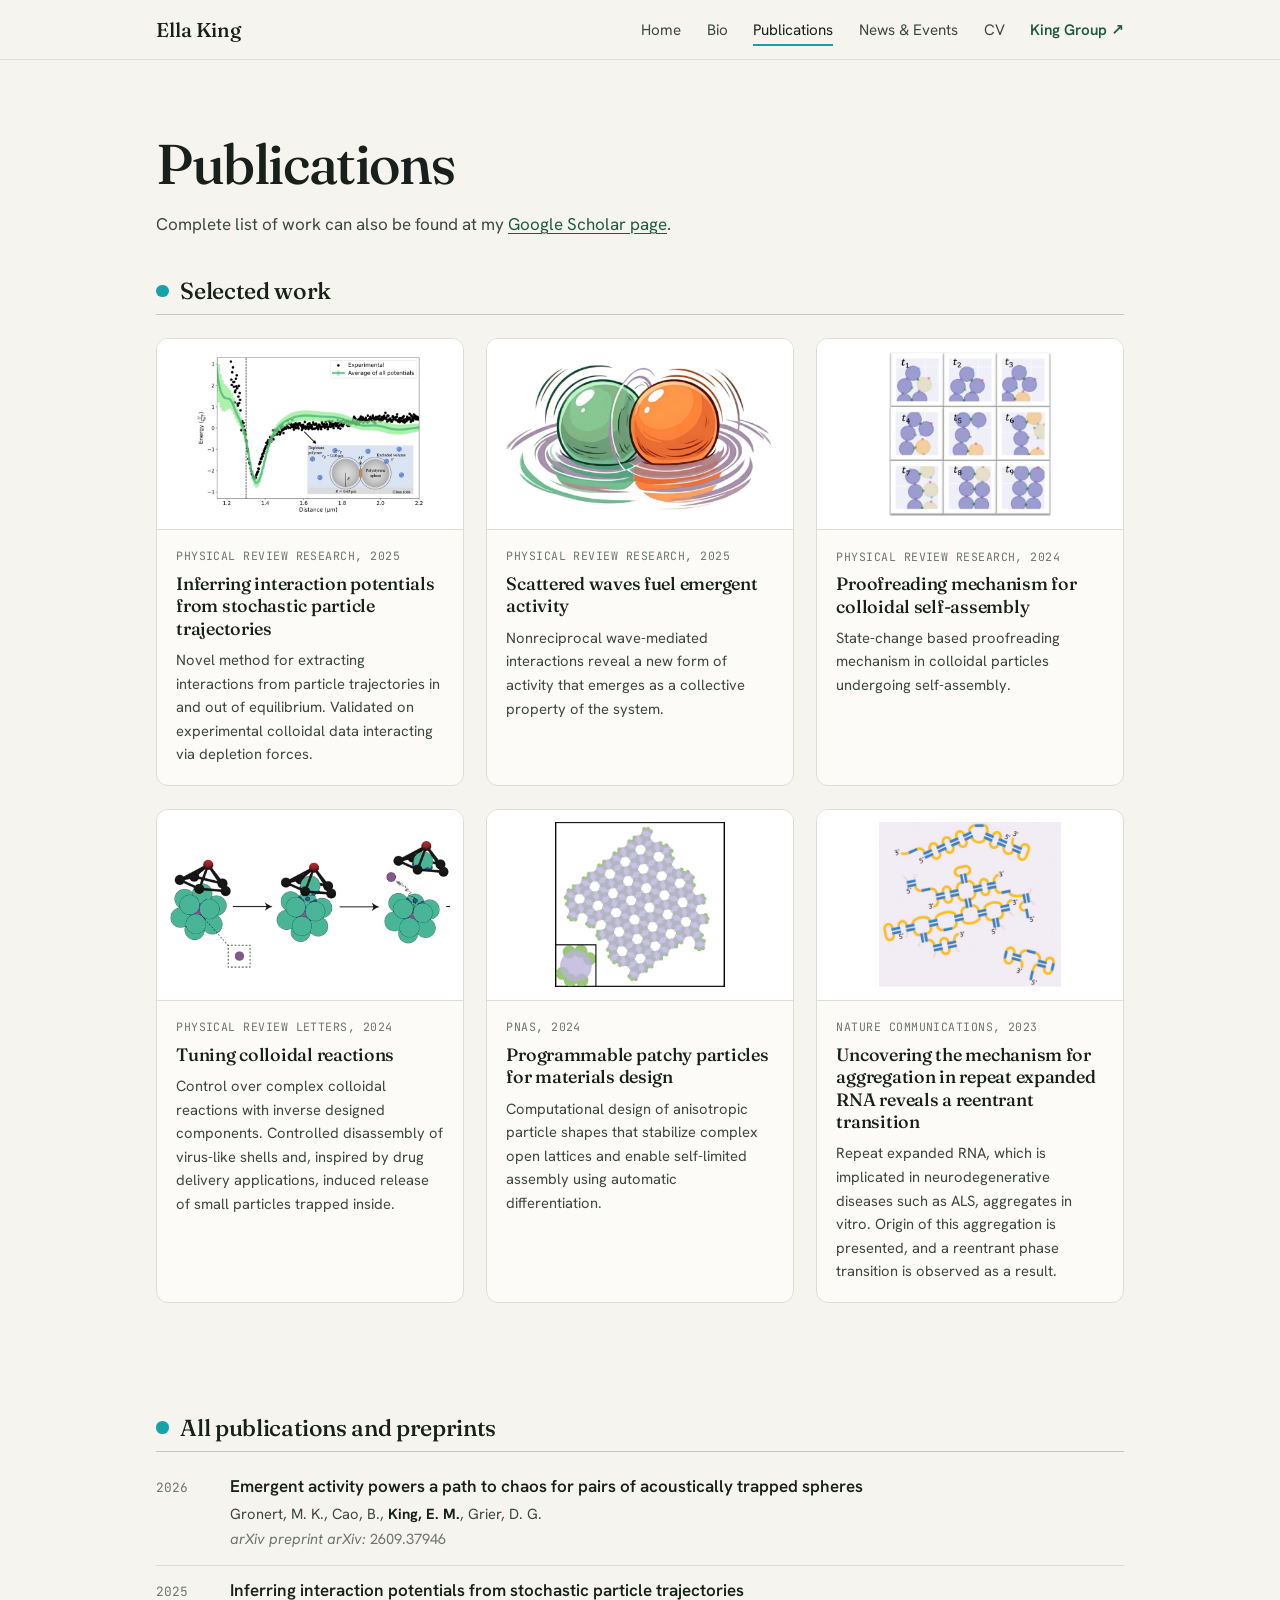
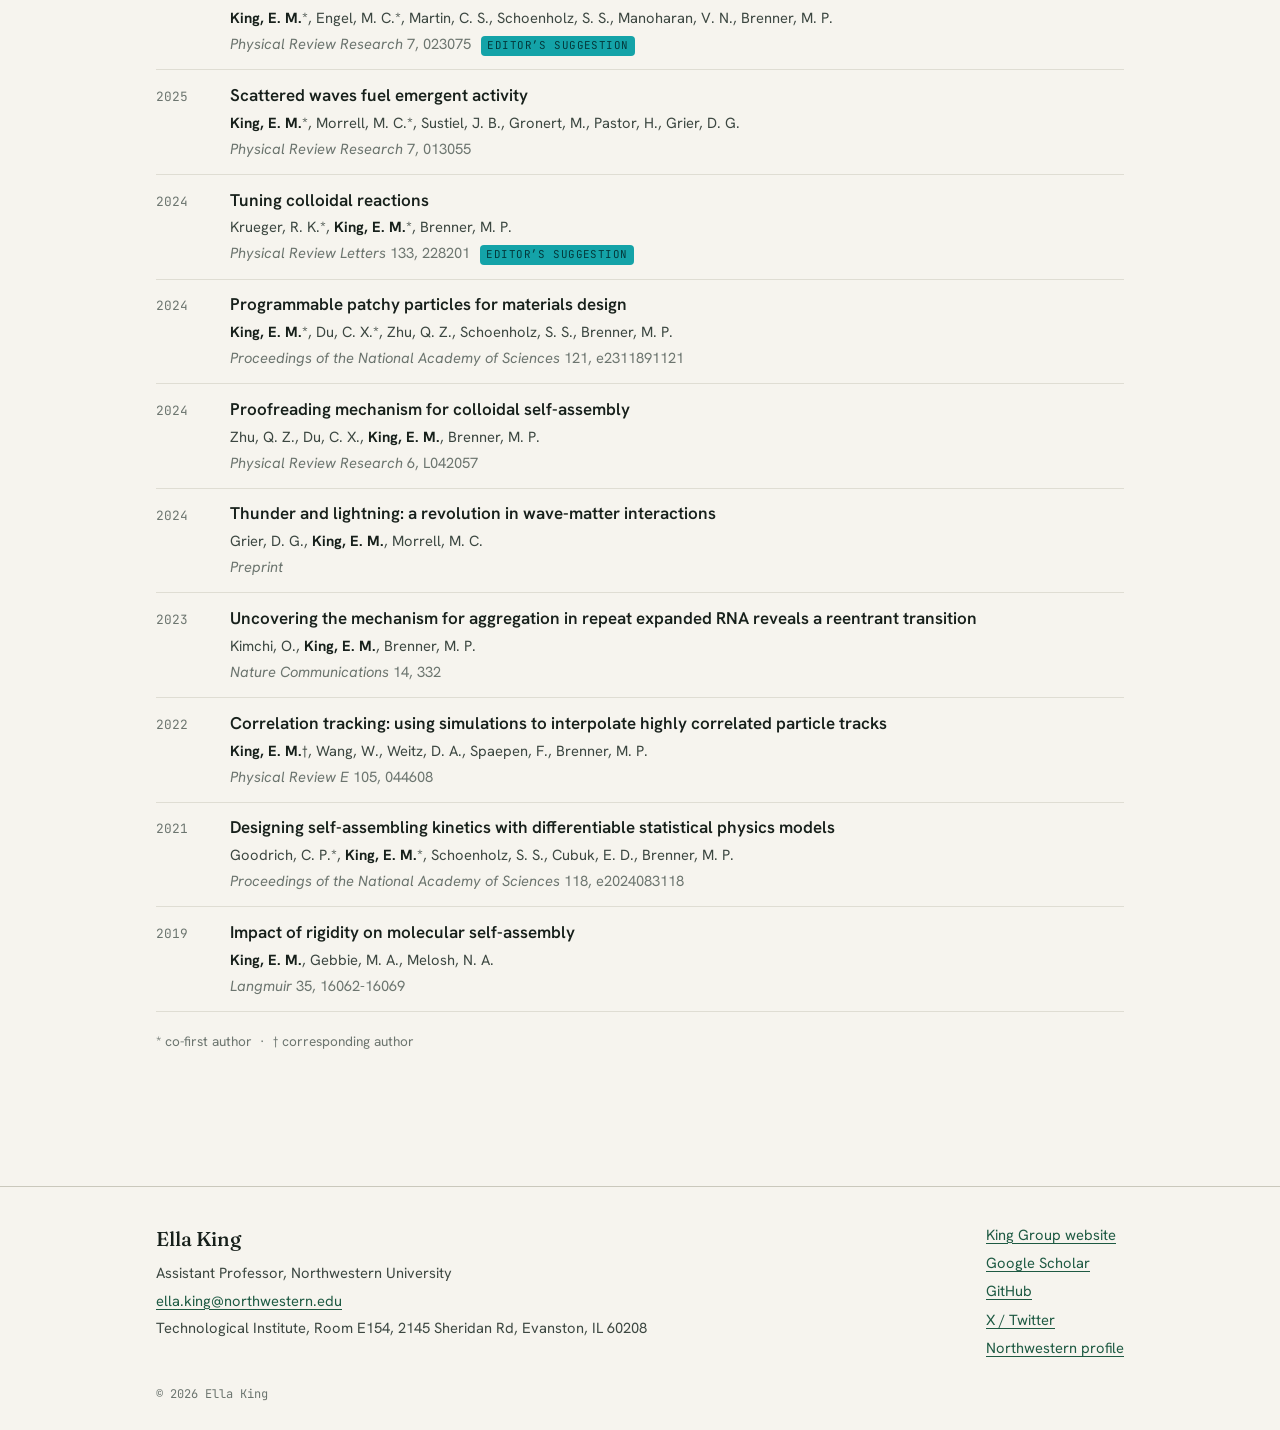
==== publications.html @ 3e0448a5 "Rebuild site: content-driven pages, new design, Scholar sync Replace the HTML5 UP template with page" ====
<!DOCTYPE html>
<html lang="en">
<head>
<meta charset="utf-8">
<meta name="viewport" content="width=device-width, initial-scale=1">
<title>Publications · Ella King</title>
<meta name="description" content="Publications and preprints by Ella King.">
<link rel="canonical" href="https://ellaking.org/publications.html">
<meta property="og:type" content="website">
<meta property="og:title" content="Publications · Ella King">
<meta property="og:description" content="Publications and preprints by Ella King.">
<meta property="og:url" content="https://ellaking.org/publications.html">
<meta property="og:image" content="https://ellaking.org/assets/img/ella-king.jpg">
<link rel="preconnect" href="https://fonts.googleapis.com"><link rel="preconnect" href="https://fonts.gstatic.com" crossorigin><link href="https://fonts.googleapis.com/css2?family=Fraunces:ital,opsz,wght@0,9..144,400..600;1,9..144,400..500&family=Hanken+Grotesk:wght@400;500;600;700&family=JetBrains+Mono:wght@400;500&display=swap" rel="stylesheet">
<link rel="stylesheet" href="assets/css/style.css">
<link rel="icon" type="image/svg+xml" href="assets/img/favicon.svg">
</head>
<body>
<a class="skip" href="#main">Skip to content</a>
<nav class="nav"><div class="nav-in">
  <a class="brand" href="index.html">Ella King</a>
  <button class="nav-toggle" aria-expanded="false" aria-controls="navlinks">Menu</button>
  <ul class="nav-links" id="navlinks">
    <li><a href="index.html">Home</a></li>
    <li><a href="bio.html">Bio</a></li>
    <li><a href="publications.html" class="active" aria-current="page">Publications</a></li>
    <li><a href="news.html">News &amp; Events</a></li>
    <li><a href="assets/king-cv.pdf">CV</a></li>
    <li><a class="nav-group" href="https://kinggroup.northwestern.edu/">King Group <span aria-hidden="true">&nearr;</span></a></li>
  </ul>
</div></nav>
<main id="main">

<section class="page-head"><div class="wrap"><h1>Publications</h1>
  <p class="sub">Complete list of work can also be found at my <a href="https://scholar.google.com/citations?user=tMOOznMAAAAJ&amp;hl=en" rel="noopener">Google Scholar page</a>.</p>
</div></section>

<section class="section tight"><div class="wrap">
  <div class="section-head"><h2>Selected work</h2></div>
  <div class="cards">
    <a class="card" href="https://journals.aps.org/prresearch/abstract/10.1103/PhysRevResearch.7.023075" rel="noopener">
      <div class="card-img"><img src="assets/img/work/inferring-potentials.jpg" alt="" loading="lazy"></div>
      <div class="card-body">
        <p class="card-venue">Physical Review Research, 2025</p>
        <h3>Inferring interaction potentials from stochastic particle trajectories</h3>
        <p>Novel method for extracting interactions from particle trajectories in and out of equilibrium. Validated on experimental colloidal data interacting via depletion forces.</p>
      </div>
    </a>
    <a class="card" href="https://journals.aps.org/prresearch/abstract/10.1103/PhysRevResearch.7.013055" rel="noopener">
      <div class="card-img"><img src="assets/img/work/cartoon-emergent.jpg" alt="" loading="lazy"></div>
      <div class="card-body">
        <p class="card-venue">Physical Review Research, 2025</p>
        <h3>Scattered waves fuel emergent activity</h3>
        <p>Nonreciprocal wave-mediated interactions reveal a new form of activity that emerges as a collective property of the system.</p>
      </div>
    </a>
    <a class="card" href="https://journals.aps.org/prresearch/abstract/10.1103/PhysRevResearch.6.L042057" rel="noopener">
      <div class="card-img"><img src="assets/img/work/proofreading.jpg" alt="" loading="lazy"></div>
      <div class="card-body">
        <p class="card-venue">Physical Review Research, 2024</p>
        <h3>Proofreading mechanism for colloidal self-assembly</h3>
        <p>State-change based proofreading mechanism in colloidal particles undergoing self-assembly.</p>
      </div>
    </a>
    <a class="card" href="https://journals.aps.org/prl/abstract/10.1103/PhysRevLett.133.228201" rel="noopener">
      <div class="card-img"><img src="assets/img/work/catalyst.jpg" alt="" loading="lazy"></div>
      <div class="card-body">
        <p class="card-venue">Physical Review Letters, 2024</p>
        <h3>Tuning colloidal reactions</h3>
        <p>Control over complex colloidal reactions with inverse designed components. Controlled disassembly of virus-like shells and, inspired by drug delivery applications, induced release of small particles trapped inside.</p>
      </div>
    </a>
    <a class="card" href="https://www.pnas.org/doi/full/10.1073/pnas.2311891121" rel="noopener">
      <div class="card-img"><img src="assets/img/work/kagome-lattice.jpg" alt="" loading="lazy"></div>
      <div class="card-body">
        <p class="card-venue">PNAS, 2024</p>
        <h3>Programmable patchy particles for materials design</h3>
        <p>Computational design of anisotropic particle shapes that stabilize complex open lattices and enable self-limited assembly using automatic differentiation.</p>
      </div>
    </a>
    <a class="card" href="https://www.nature.com/articles/s41467-022-35803-3" rel="noopener">
      <div class="card-img"><img src="assets/img/work/rnas.jpg" alt="" loading="lazy"></div>
      <div class="card-body">
        <p class="card-venue">Nature Communications, 2023</p>
        <h3>Uncovering the mechanism for aggregation in repeat expanded RNA reveals a reentrant transition</h3>
        <p>Repeat expanded RNA, which is implicated in neurodegenerative diseases such as ALS, aggregates in vitro. Origin of this aggregation is presented, and a reentrant phase transition is observed as a result.</p>
      </div>
    </a>
  </div>
</div></section>

<section class="section"><div class="wrap">
  <div class="section-head"><h2>All publications and preprints</h2></div>
  <ul class="pub-list">
    <li class="pub">
      <span class="y">2026</span>
      <div>
        <a class="pub-title" href="https://arxiv.org/abs/2609.37946" rel="noopener">Emergent activity powers a path to chaos for pairs of acoustically trapped spheres</a>
        <p class="authors">Gronert, M. K., Cao, B., <span class="me">King, E. M.</span>, Grier, D. G.</p>
        <p class="venue"><span class="j">arXiv preprint arXiv:</span> 2609.37946 </p>
      </div>
    </li>
    <li class="pub">
      <span class="y">2025</span>
      <div>
        <a class="pub-title" href="https://journals.aps.org/prresearch/abstract/10.1103/PhysRevResearch.7.023075" rel="noopener">Inferring interaction potentials from stochastic particle trajectories</a>
        <p class="authors"><span class="me">King, E. M.</span>*, Engel, M. C.*, Martin, C. S., Schoenholz, S. S., Manoharan, V. N., Brenner, M. P.</p>
        <p class="venue"><span class="j">Physical Review Research</span> 7, 023075 <span class="badge">Editor&rsquo;s Suggestion</span></p>
      </div>
    </li>
    <li class="pub">
      <span class="y">2025</span>
      <div>
        <a class="pub-title" href="https://journals.aps.org/prresearch/abstract/10.1103/PhysRevResearch.7.013055" rel="noopener">Scattered waves fuel emergent activity</a>
        <p class="authors"><span class="me">King, E. M.</span>*, Morrell, M. C.*, Sustiel, J. B., Gronert, M., Pastor, H., Grier, D. G.</p>
        <p class="venue"><span class="j">Physical Review Research</span> 7, 013055 </p>
      </div>
    </li>
    <li class="pub">
      <span class="y">2024</span>
      <div>
        <a class="pub-title" href="https://journals.aps.org/prl/abstract/10.1103/PhysRevLett.133.228201" rel="noopener">Tuning colloidal reactions</a>
        <p class="authors">Krueger, R. K.*, <span class="me">King, E. M.</span>*, Brenner, M. P.</p>
        <p class="venue"><span class="j">Physical Review Letters</span> 133, 228201 <span class="badge">Editor&rsquo;s Suggestion</span></p>
      </div>
    </li>
    <li class="pub">
      <span class="y">2024</span>
      <div>
        <a class="pub-title" href="https://www.pnas.org/doi/full/10.1073/pnas.2311891121" rel="noopener">Programmable patchy particles for materials design</a>
        <p class="authors"><span class="me">King, E. M.</span>*, Du, C. X.*, Zhu, Q. Z., Schoenholz, S. S., Brenner, M. P.</p>
        <p class="venue"><span class="j">Proceedings of the National Academy of Sciences</span> 121, e2311891121 </p>
      </div>
    </li>
    <li class="pub">
      <span class="y">2024</span>
      <div>
        <a class="pub-title" href="https://journals.aps.org/prresearch/abstract/10.1103/PhysRevResearch.6.L042057" rel="noopener">Proofreading mechanism for colloidal self-assembly</a>
        <p class="authors">Zhu, Q. Z., Du, C. X., <span class="me">King, E. M.</span>, Brenner, M. P.</p>
        <p class="venue"><span class="j">Physical Review Research</span> 6, L042057 </p>
      </div>
    </li>
    <li class="pub">
      <span class="y">2024</span>
      <div>
        <p class="pub-title">Thunder and lightning: a revolution in wave-matter interactions</p>
        <p class="authors">Grier, D. G., <span class="me">King, E. M.</span>, Morrell, M. C.</p>
        <p class="venue"><span class="j">Preprint</span> </p>
      </div>
    </li>
    <li class="pub">
      <span class="y">2023</span>
      <div>
        <a class="pub-title" href="https://www.nature.com/articles/s41467-022-35803-3" rel="noopener">Uncovering the mechanism for aggregation in repeat expanded RNA reveals a reentrant transition</a>
        <p class="authors">Kimchi, O., <span class="me">King, E. M.</span>, Brenner, M. P.</p>
        <p class="venue"><span class="j">Nature Communications</span> 14, 332 </p>
      </div>
    </li>
    <li class="pub">
      <span class="y">2022</span>
      <div>
        <a class="pub-title" href="https://journals.aps.org/pre/abstract/10.1103/PhysRevE.105.044608" rel="noopener">Correlation tracking: using simulations to interpolate highly correlated particle tracks</a>
        <p class="authors"><span class="me">King, E. M.</span>†, Wang, W., Weitz, D. A., Spaepen, F., Brenner, M. P.</p>
        <p class="venue"><span class="j">Physical Review E</span> 105, 044608 </p>
      </div>
    </li>
    <li class="pub">
      <span class="y">2021</span>
      <div>
        <a class="pub-title" href="https://www.pnas.org/doi/abs/10.1073/pnas.2024083118" rel="noopener">Designing self-assembling kinetics with differentiable statistical physics models</a>
        <p class="authors">Goodrich, C. P.*, <span class="me">King, E. M.</span>*, Schoenholz, S. S., Cubuk, E. D., Brenner, M. P.</p>
        <p class="venue"><span class="j">Proceedings of the National Academy of Sciences</span> 118, e2024083118 </p>
      </div>
    </li>
    <li class="pub">
      <span class="y">2019</span>
      <div>
        <p class="pub-title">Impact of rigidity on molecular self-assembly</p>
        <p class="authors"><span class="me">King, E. M.</span>, Gebbie, M. A., Melosh, N. A.</p>
        <p class="venue"><span class="j">Langmuir</span> 35, 16062-16069 </p>
      </div>
    </li>
  </ul>
  <p class="legend">* co-first author &nbsp;&middot;&nbsp; &dagger; corresponding author</p>
</div></section>
</main>
<footer class="footer"><div class="wrap footer-in">
  <div>
    <p class="brand">Ella King</p>
    <p>Assistant Professor, Northwestern University</p>
    <p><a href="mailto:ella.king@northwestern.edu">ella.king@northwestern.edu</a></p>
    <p>Technological Institute, Room E154, 2145 Sheridan Rd, Evanston, IL 60208</p>
  </div>
  <div class="fcol">
    <a href="https://kinggroup.northwestern.edu/">King Group website</a>
    <a href="https://scholar.google.com/citations?user=tMOOznMAAAAJ&amp;hl=en" rel="noopener">Google Scholar</a>
    <a href="https://github.com/ellamichelleking" rel="noopener">GitHub</a>
    <a href="https://twitter.com/Ella_M_King" rel="noopener">X / Twitter</a>
    <a href="https://www.mccormick.northwestern.edu/research-faculty/directory/profiles/king-ella.html" rel="noopener">Northwestern profile</a>
  </div>
</div>
<div class="wrap colophon">&copy; 2026 Ella King</div>
</footer>
<script src="assets/js/site.js"></script>
</body>
</html>
---- assets/css/style.css ----
/* =========================================================
   ellaking.org
   Display: Fraunces · Body: Hanken Grotesk · Data: JetBrains Mono
   Same type as the King Group site; its own palette (forest green + glacier teal).
   Change the colours in :root and the whole site follows.
   ========================================================= */

:root{
  --paper:      #F6F4EE;
  --panel:      #FCFBF8;
  --ink:        #17201B;
  --ink-soft:   #3C4741;
  --muted:      #6C756F;
  --line:       #DFDDD3;
  --line-strong:#CAC8BC;

  --accent:     #1E5A43;   /* forest green: links, buttons */
  --accent-deep:#133D2D;
  --accent-wash:#E6EEE8;
  --warm:       #0E7C80;   /* glacier teal, dark enough for text */
  --warm-bright:#14A3A8;   /* glacier teal, for underlines and fills */
  --warm-deep:  #04393B;   /* text on a glacier-teal fill */

  --maxw: 1080px;
  --gut: clamp(20px, 5vw, 56px);

  --f-display: "Fraunces", Georgia, "Times New Roman", serif;
  --f-body: "Hanken Grotesk", system-ui, -apple-system, sans-serif;
  --f-mono: "JetBrains Mono", ui-monospace, "SFMono-Regular", monospace;
}

*{box-sizing:border-box}
html{-webkit-text-size-adjust:100%;scroll-behavior:smooth}
@media (prefers-reduced-motion: reduce){html{scroll-behavior:auto}}

body{
  margin:0;background:var(--paper);color:var(--ink);
  font-family:var(--f-body);font-size:17px;line-height:1.6;
  -webkit-font-smoothing:antialiased;
}
img{max-width:100%;height:auto;display:block}
a{color:var(--accent);text-decoration-thickness:1px;text-underline-offset:3px}
a:hover{color:var(--accent-deep)}
h1,h2,h3{font-family:var(--f-display);font-weight:500;letter-spacing:-.015em;line-height:1.15;margin:0}
p{margin:0 0 1em}
ul{list-style:none;margin:0;padding:0}
:focus-visible{outline:2px solid var(--accent);outline-offset:3px;border-radius:3px}

.wrap{max-width:var(--maxw);margin:0 auto;padding:0 var(--gut)}
.skip{position:absolute;left:-999px}
.skip:focus{left:12px;top:12px;background:var(--panel);padding:.5rem .8rem;z-index:20}

/* ---------- nav ---------- */
.nav{position:sticky;top:0;z-index:10;background:rgba(246,244,238,.92);
  backdrop-filter:blur(8px);border-bottom:1px solid var(--line)}
.nav-in{max-width:var(--maxw);margin:0 auto;padding:.85rem var(--gut);
  display:flex;align-items:center;justify-content:space-between;gap:1rem}
.brand{font-family:var(--f-display);font-size:1.25rem;font-weight:500;
  color:var(--ink);text-decoration:none;margin:0}
.nav-links{display:flex;align-items:center;gap:1.6rem;font-size:.95rem}
.nav-links a{color:var(--ink-soft);text-decoration:none;padding:.3rem 0;
  border-bottom:2px solid transparent}
.nav-links a:hover,.nav-links a.active{color:var(--ink);border-bottom-color:var(--warm-bright)}
.nav-links a.nav-group{color:var(--accent);font-weight:600}
.nav-toggle{display:none;font:inherit;font-size:.9rem;background:none;color:var(--ink);
  border:1px solid var(--line-strong);border-radius:999px;padding:.35rem .9rem;cursor:pointer}

/* ---------- hero ---------- */
.hero{padding:clamp(2.5rem,7vw,5.5rem) 0 clamp(2rem,5vw,4rem)}
.hero-grid{display:grid;grid-template-columns:1.25fr .75fr;gap:clamp(2rem,6vw,5rem);align-items:center}
.eyebrow{font-family:var(--f-mono);font-size:.78rem;letter-spacing:.08em;
  text-transform:uppercase;color:var(--warm);margin-bottom:1rem}
.hero h1{font-size:clamp(2.8rem,7vw,4.6rem);letter-spacing:-.03em}
.lead{font-size:clamp(1.15rem,2vw,1.35rem);line-height:1.5;color:var(--ink-soft);
  margin:1.3rem 0 .9rem;max-width:34em}
.depts{color:var(--muted);font-size:.98rem}
.hero-photo img{border-radius:14px;aspect-ratio:10/11;object-fit:cover;width:100%;
  box-shadow:0 1px 0 var(--line),0 24px 48px -28px rgba(23,32,27,.45)}
.btn-row{display:flex;flex-wrap:wrap;gap:.7rem;margin-top:1.5rem}
.btn{display:inline-flex;align-items:center;gap:.5rem;font:inherit;font-weight:600;font-size:.95rem;
  background:var(--accent);color:#fff;border:1px solid var(--accent);border-radius:999px;
  padding:.6rem 1.25rem;text-decoration:none;cursor:pointer;transition:background .15s,color .15s}
.btn:hover{background:var(--accent-deep);border-color:var(--accent-deep);color:#fff}
.btn.ghost{background:transparent;color:var(--ink);border-color:var(--line-strong)}
.btn.ghost:hover{background:var(--panel);border-color:var(--ink);color:var(--ink)}
.btn.small{font-size:.85rem;font-weight:500;padding:.35rem .9rem;color:var(--ink-soft)}
.btn-row.links{margin-top:.7rem;gap:.5rem}
.arr{transition:transform .15s}
a:hover .arr{transform:translateX(3px)}

/* ---------- sections ---------- */
.section{padding:clamp(2rem,5vw,3.5rem) 0}
.section.tight{padding-top:0}
.section-head{display:flex;align-items:baseline;justify-content:space-between;gap:1rem;
  border-bottom:1px solid var(--line-strong);padding-bottom:.6rem;margin-bottom:1.4rem}
.section-head h2{font-size:1.45rem}
.section-head h2::before{content:"";display:inline-block;width:.55em;height:.55em;border-radius:50%;
  background:var(--warm-bright);margin-right:.5em;vertical-align:.08em}
.section-head + .news,.section-head + .tl{margin-bottom:2.5rem}
.more{font-size:.9rem;text-decoration:none;white-space:nowrap}
.page-head{padding:clamp(2.5rem,6vw,4.5rem) 0 clamp(1.5rem,4vw,2.5rem)}
.page-head h1{font-size:clamp(2.3rem,5.5vw,3.5rem);letter-spacing:-.025em}
.sub{color:var(--ink-soft);margin:.9rem 0 0;max-width:40em}
.two-col{display:grid;grid-template-columns:1fr 1fr;gap:clamp(2rem,5vw,4rem)}

/* ---------- selected-work cards ---------- */
.cards{display:grid;grid-template-columns:repeat(3,1fr);gap:1.4rem}
.card{display:flex;flex-direction:column;background:var(--panel);border:1px solid var(--line);
  border-radius:12px;overflow:hidden;color:inherit;text-decoration:none;
  transition:border-color .15s,transform .15s}
.card:hover{border-color:var(--accent);transform:translateY(-2px);color:inherit}
.card-img{position:relative;aspect-ratio:16/10;background:#fff;border-bottom:1px solid var(--line)}
.card-img img{position:absolute;inset:.8rem;width:calc(100% - 1.6rem);height:calc(100% - 1.6rem);object-fit:contain}
.card-body{padding:1.1rem 1.2rem 1.2rem}
.card-venue{font-family:var(--f-mono);font-size:.72rem;letter-spacing:.04em;
  text-transform:uppercase;color:var(--muted);margin-bottom:.45rem}
.card h3{font-size:1.12rem;line-height:1.25;margin-bottom:.5rem}
.card-body p:last-child{font-size:.92rem;color:var(--ink-soft);margin:0}

/* ---------- lists: news, timeline, publications ---------- */
.news-item,.tl-item,.pub{display:grid;grid-template-columns:7.2rem 1fr;gap:1rem;
  padding:.85rem 0;border-bottom:1px solid var(--line)}
.news-item:first-child,.tl-item:first-child,.pub:first-child{padding-top:0}
.d,.y{font-family:var(--f-mono);font-size:.8rem;color:var(--muted);padding-top:.2rem}
.t{margin:0;font-weight:500}
.t a{color:var(--ink)}
.t a:hover{color:var(--accent)}
.where{margin:.15rem 0 0;font-size:.92rem;color:var(--muted)}
.kind{display:inline-block;font-family:var(--f-mono);font-size:.68rem;font-weight:500;
  letter-spacing:.06em;text-transform:uppercase;border-radius:4px;padding:.08rem .4rem;
  margin-right:.55rem;vertical-align:.1em;background:var(--accent-wash);color:var(--accent-deep)}
.kind-press,.kind-award{background:var(--warm-bright);color:var(--warm-deep)}
.tl-item.nodate{grid-template-columns:1fr}
.tl.wide{display:grid;grid-template-columns:1fr 1fr;column-gap:clamp(2rem,5vw,4rem)}
.tl.wide .tl-item:nth-child(2){padding-top:0}

.pub{grid-template-columns:3.6rem 1fr}
.pub-title{display:block;font-weight:600;color:var(--ink);margin:0;text-decoration:none;line-height:1.35}
a.pub-title:hover{color:var(--accent);text-decoration:underline}
.authors{margin:.25rem 0 0;font-size:.92rem;color:var(--ink-soft)}
.me{font-weight:700;color:var(--ink)}
.venue{margin:.15rem 0 0;font-size:.92rem;color:var(--muted)}
.j{font-style:italic}
.badge{display:inline-block;font-family:var(--f-mono);font-size:.68rem;letter-spacing:.04em;
  text-transform:uppercase;background:var(--warm-bright);color:var(--warm-deep);border-radius:4px;
  padding:.08rem .4rem;margin-left:.4rem;font-style:normal}
.legend{font-size:.85rem;color:var(--muted);margin-top:1.2rem}
.compact .news-item{grid-template-columns:5.4rem 1fr}
.compact .authors{display:none}

/* ---------- bio ---------- */
.bio-grid{display:grid;grid-template-columns:1fr 260px;gap:clamp(2rem,6vw,4.5rem);align-items:start}
.prose p{max-width:40em;color:var(--ink-soft)}
.prose > p:first-child{font-size:1.12rem;color:var(--ink)}
.prose.research p{max-width:46em;font-size:1.05rem}
.prose.research + .btn-row{margin-top:1.2rem}
.bio-side{display:flex;flex-direction:column;gap:.7rem;position:sticky;top:5rem}
.bio-side img{border-radius:12px;margin-bottom:.3rem}
.bio-side .btn{justify-content:center}

/* ---------- footer ---------- */
.footer{margin-top:clamp(2rem,6vw,4rem);border-top:1px solid var(--line-strong);
  padding:2.2rem 0 1.6rem;font-size:.92rem;color:var(--ink-soft)}
.footer-in{display:flex;justify-content:space-between;gap:2rem;flex-wrap:wrap}
.footer p{margin:0 0 .25rem}
.footer .brand{margin-bottom:.4rem}
.fcol{display:flex;flex-direction:column;gap:.3rem}
.colophon{margin-top:1.6rem;font-family:var(--f-mono);font-size:.75rem;color:var(--muted)}

/* ---------- small screens ---------- */
@media (max-width: 860px){
  .hero-grid{grid-template-columns:1fr}
  .hero-photo{order:-1;max-width:240px}
  .cards{grid-template-columns:1fr 1fr}
  .two-col,.tl.wide{grid-template-columns:1fr}
  .tl.wide .tl-item:nth-child(2){padding-top:.85rem}
  .bio-grid{grid-template-columns:1fr}
  .bio-side{position:static;max-width:260px}
}
@media (max-width: 680px){
  .nav-toggle{display:block}
  .nav-links{display:none;position:absolute;left:0;right:0;top:100%;flex-direction:column;
    align-items:flex-start;gap:.2rem;background:var(--paper);
    border-bottom:1px solid var(--line);padding:.6rem var(--gut) 1rem}
  .nav-links.open{display:flex}
  .cards{grid-template-columns:1fr}
  .news-item,.tl-item,.compact .news-item{grid-template-columns:1fr;gap:.15rem}
  .pub{grid-template-columns:1fr;gap:.1rem}
}
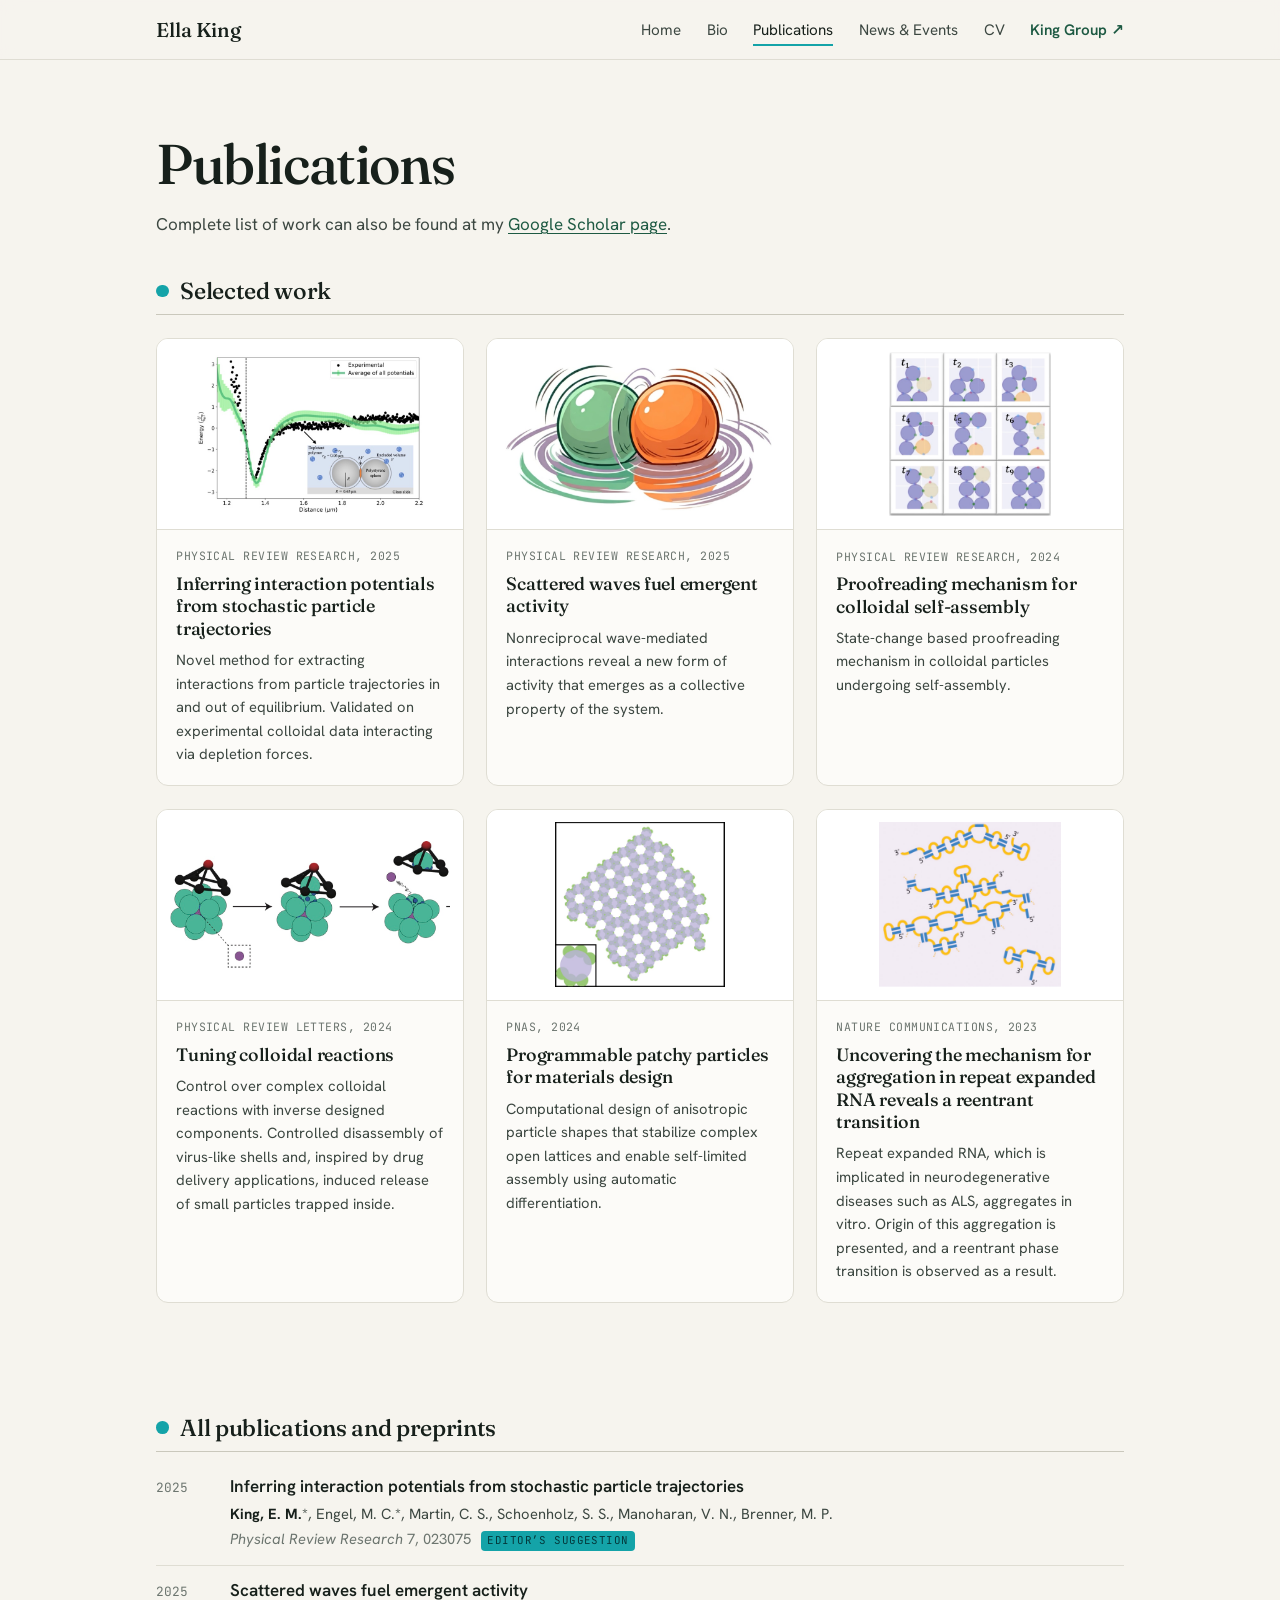
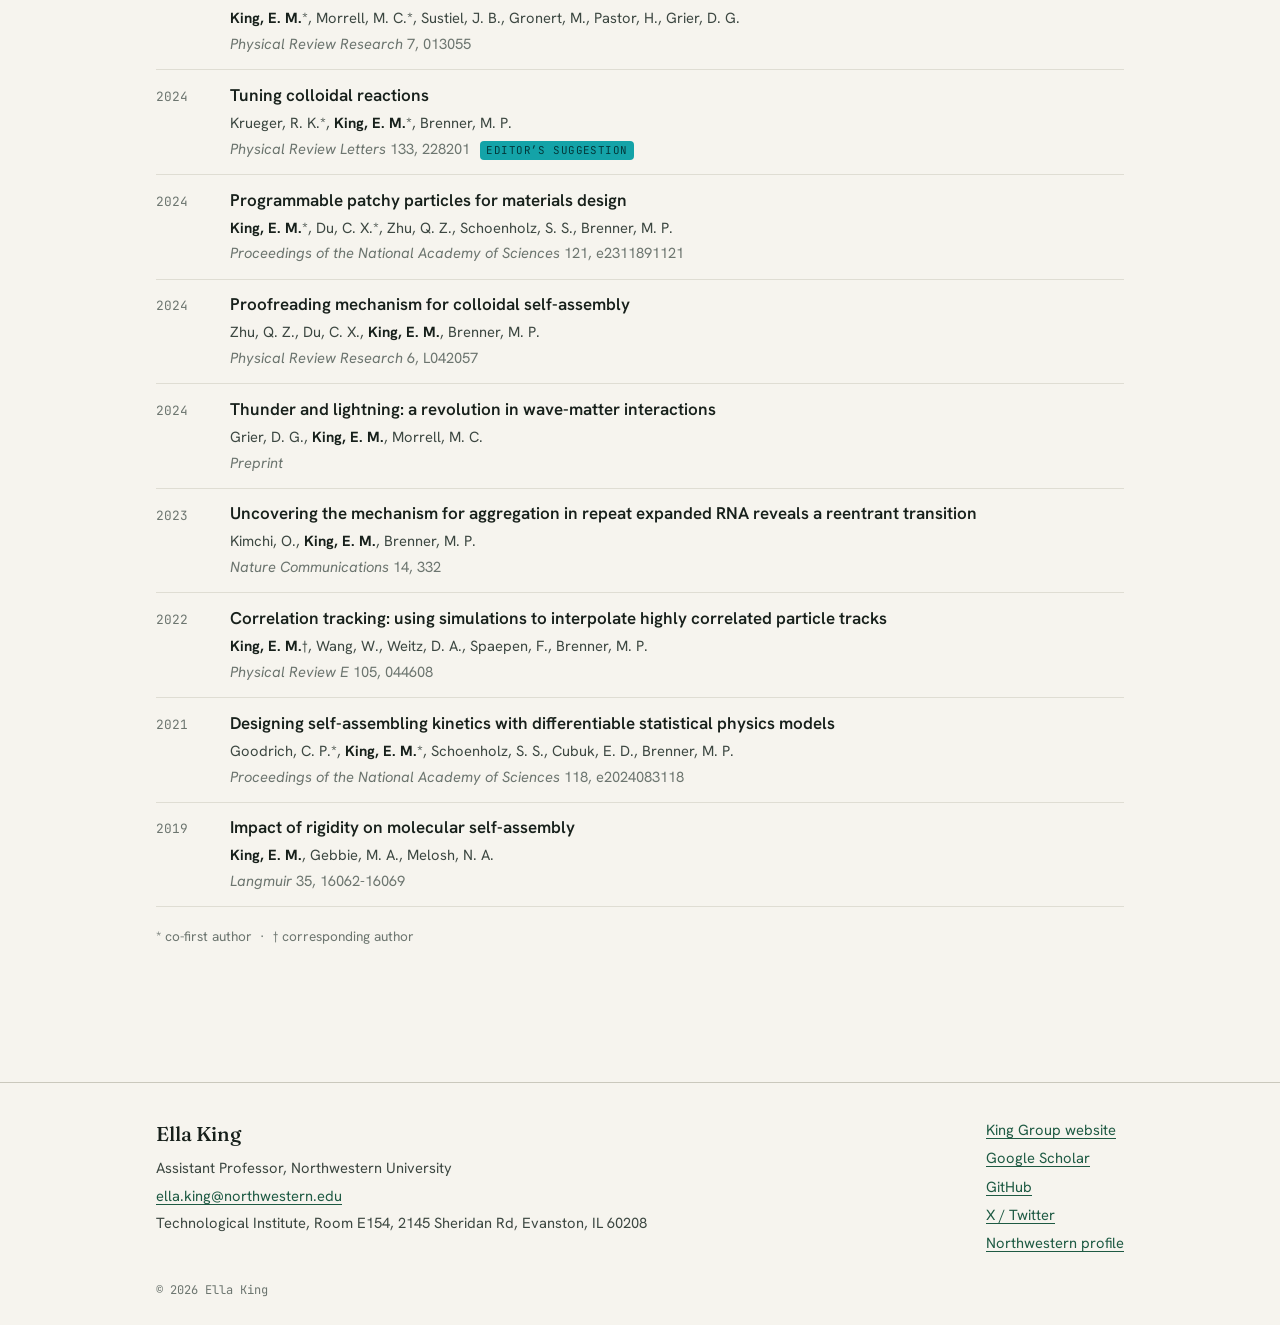
==== commit d042850b: "Remove arXiv preprint to test the Scholar sync Co-Authored-By: Claude Fable 5.2 <noreply@anthropic.c" ====
--- a/publications.html
+++ b/publications.html
@@ -92,14 +92,6 @@
 <section class="section"><div class="wrap">
   <div class="section-head"><h2>All publications and preprints</h2></div>
   <ul class="pub-list">
-    <li class="pub">
-      <span class="y">2026</span>
-      <div>
-        <a class="pub-title" href="https://arxiv.org/abs/2609.37946" rel="noopener">Emergent activity powers a path to chaos for pairs of acoustically trapped spheres</a>
-        <p class="authors">Gronert, M. K., Cao, B., <span class="me">King, E. M.</span>, Grier, D. G.</p>
-        <p class="venue"><span class="j">arXiv preprint arXiv:</span> 2609.37946 </p>
-      </div>
-    </li>
     <li class="pub">
       <span class="y">2025</span>
       <div>
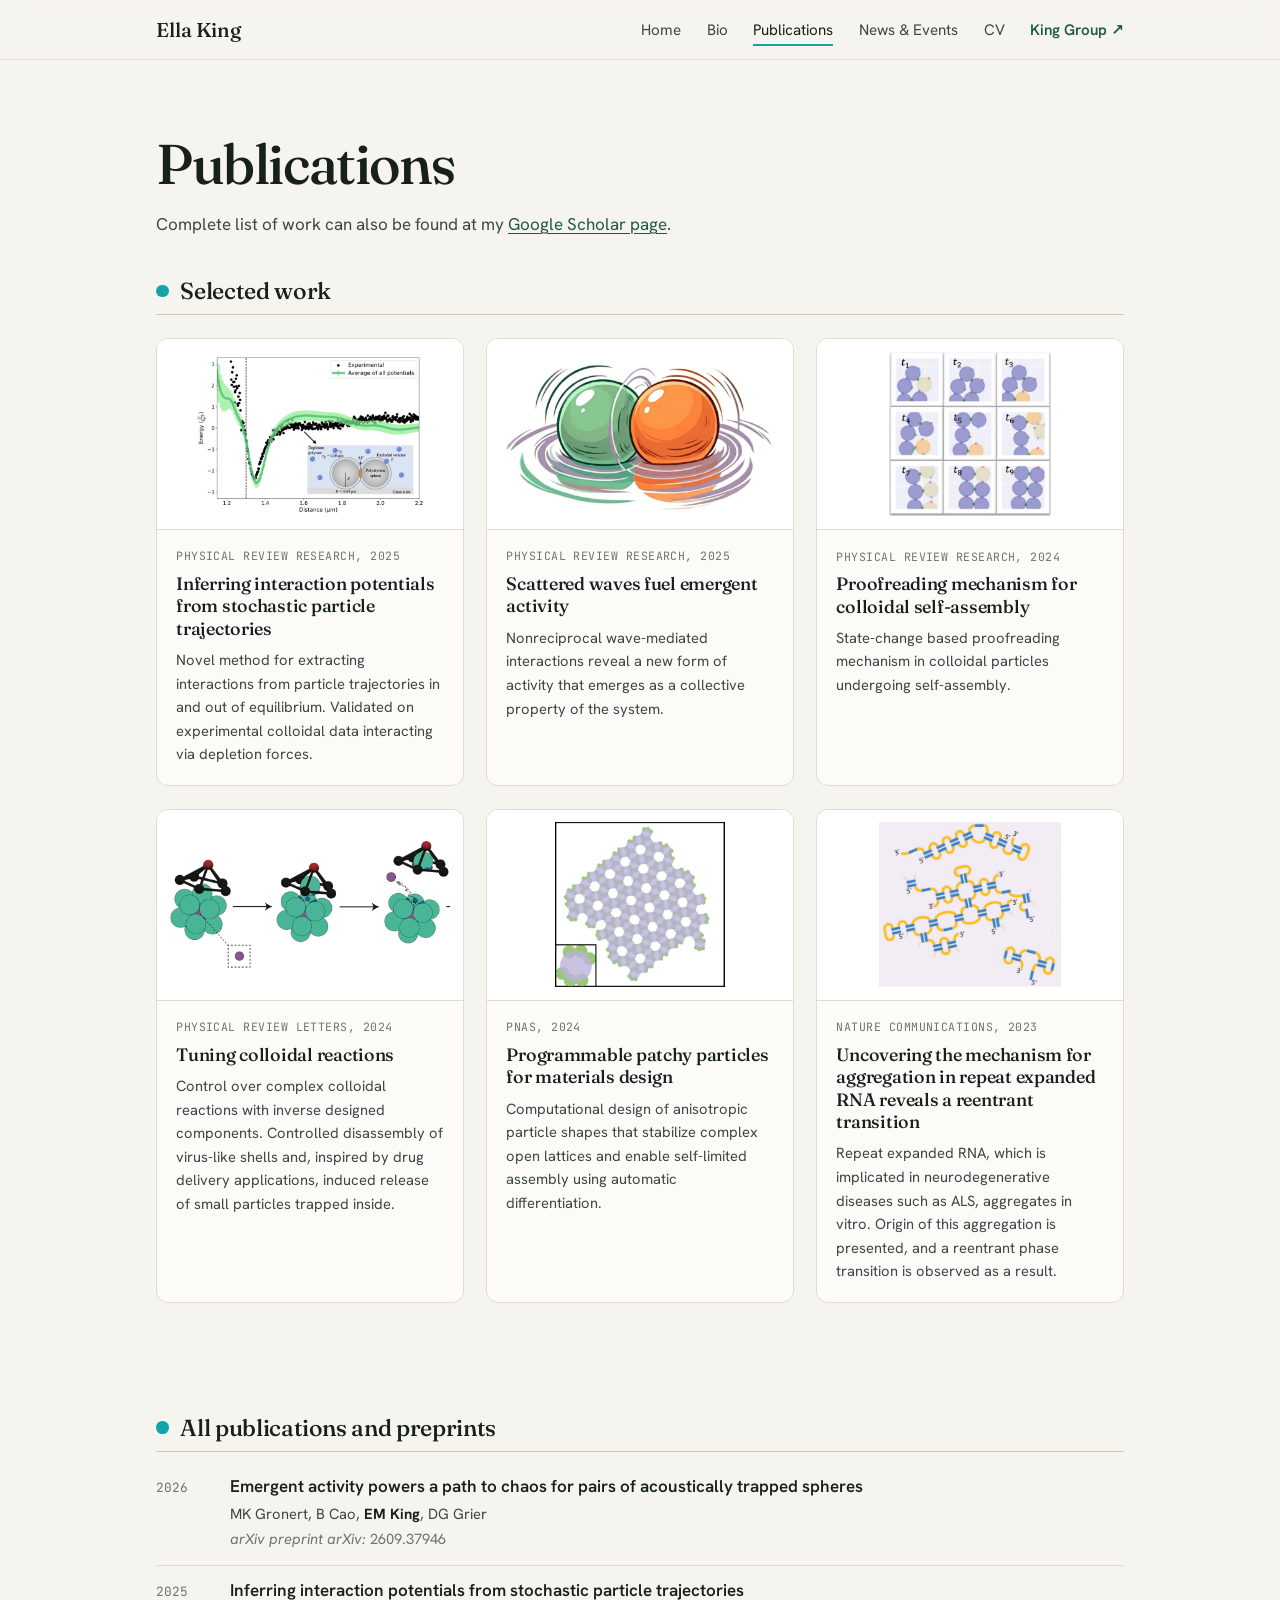
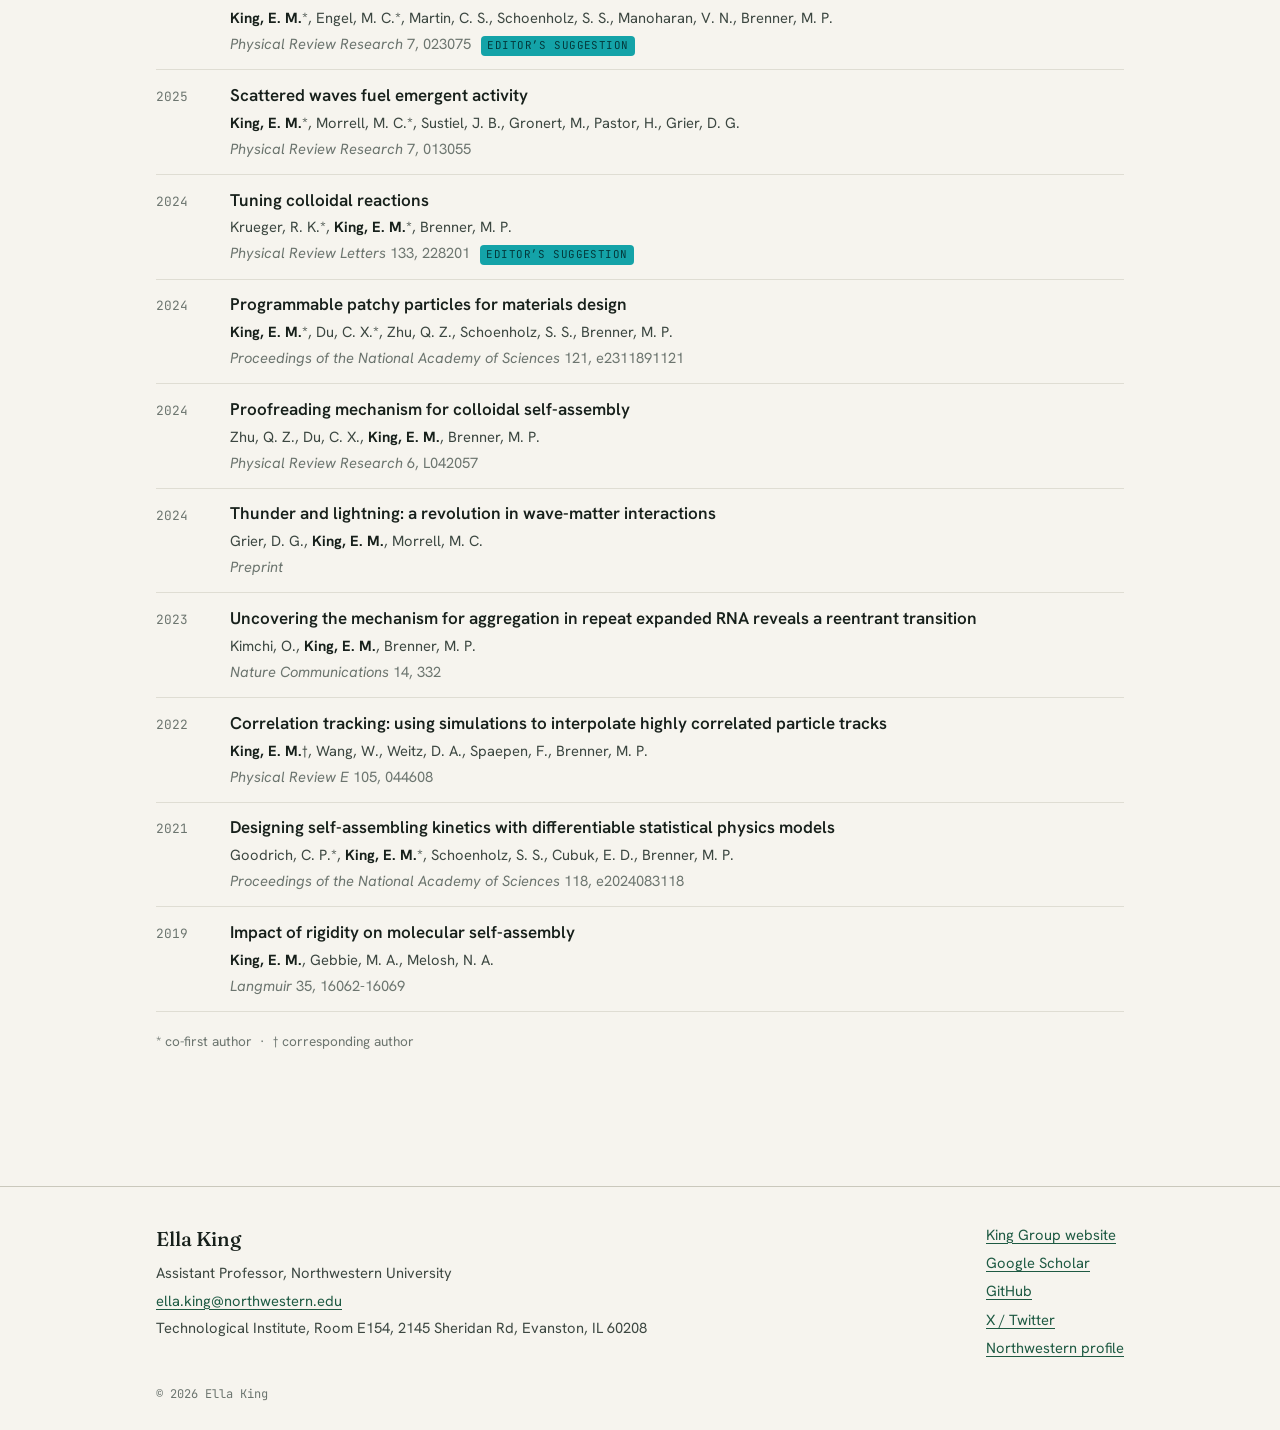
==== commit d809ab90: "Update site (automatic)" ====
--- a/publications.html
+++ b/publications.html
@@ -93,6 +93,14 @@
   <div class="section-head"><h2>All publications and preprints</h2></div>
   <ul class="pub-list">
     <li class="pub">
+      <span class="y">2026</span>
+      <div>
+        <a class="pub-title" href="https://scholar.google.com/citations?view_op=view_citation&amp;hl=en&amp;user=tMOOznMAAAAJ&amp;pagesize=100&amp;sortby=pubdate&amp;citation_for_view=tMOOznMAAAAJ:dhFuZR0502QC" rel="noopener">Emergent activity powers a path to chaos for pairs of acoustically trapped spheres</a>
+        <p class="authors">MK Gronert, B Cao, <span class="me">EM King</span>, DG Grier</p>
+        <p class="venue"><span class="j">arXiv preprint arXiv:</span> 2609.37946 </p>
+      </div>
+    </li>
+    <li class="pub">
       <span class="y">2025</span>
       <div>
         <a class="pub-title" href="https://journals.aps.org/prresearch/abstract/10.1103/PhysRevResearch.7.023075" rel="noopener">Inferring interaction potentials from stochastic particle trajectories</a>
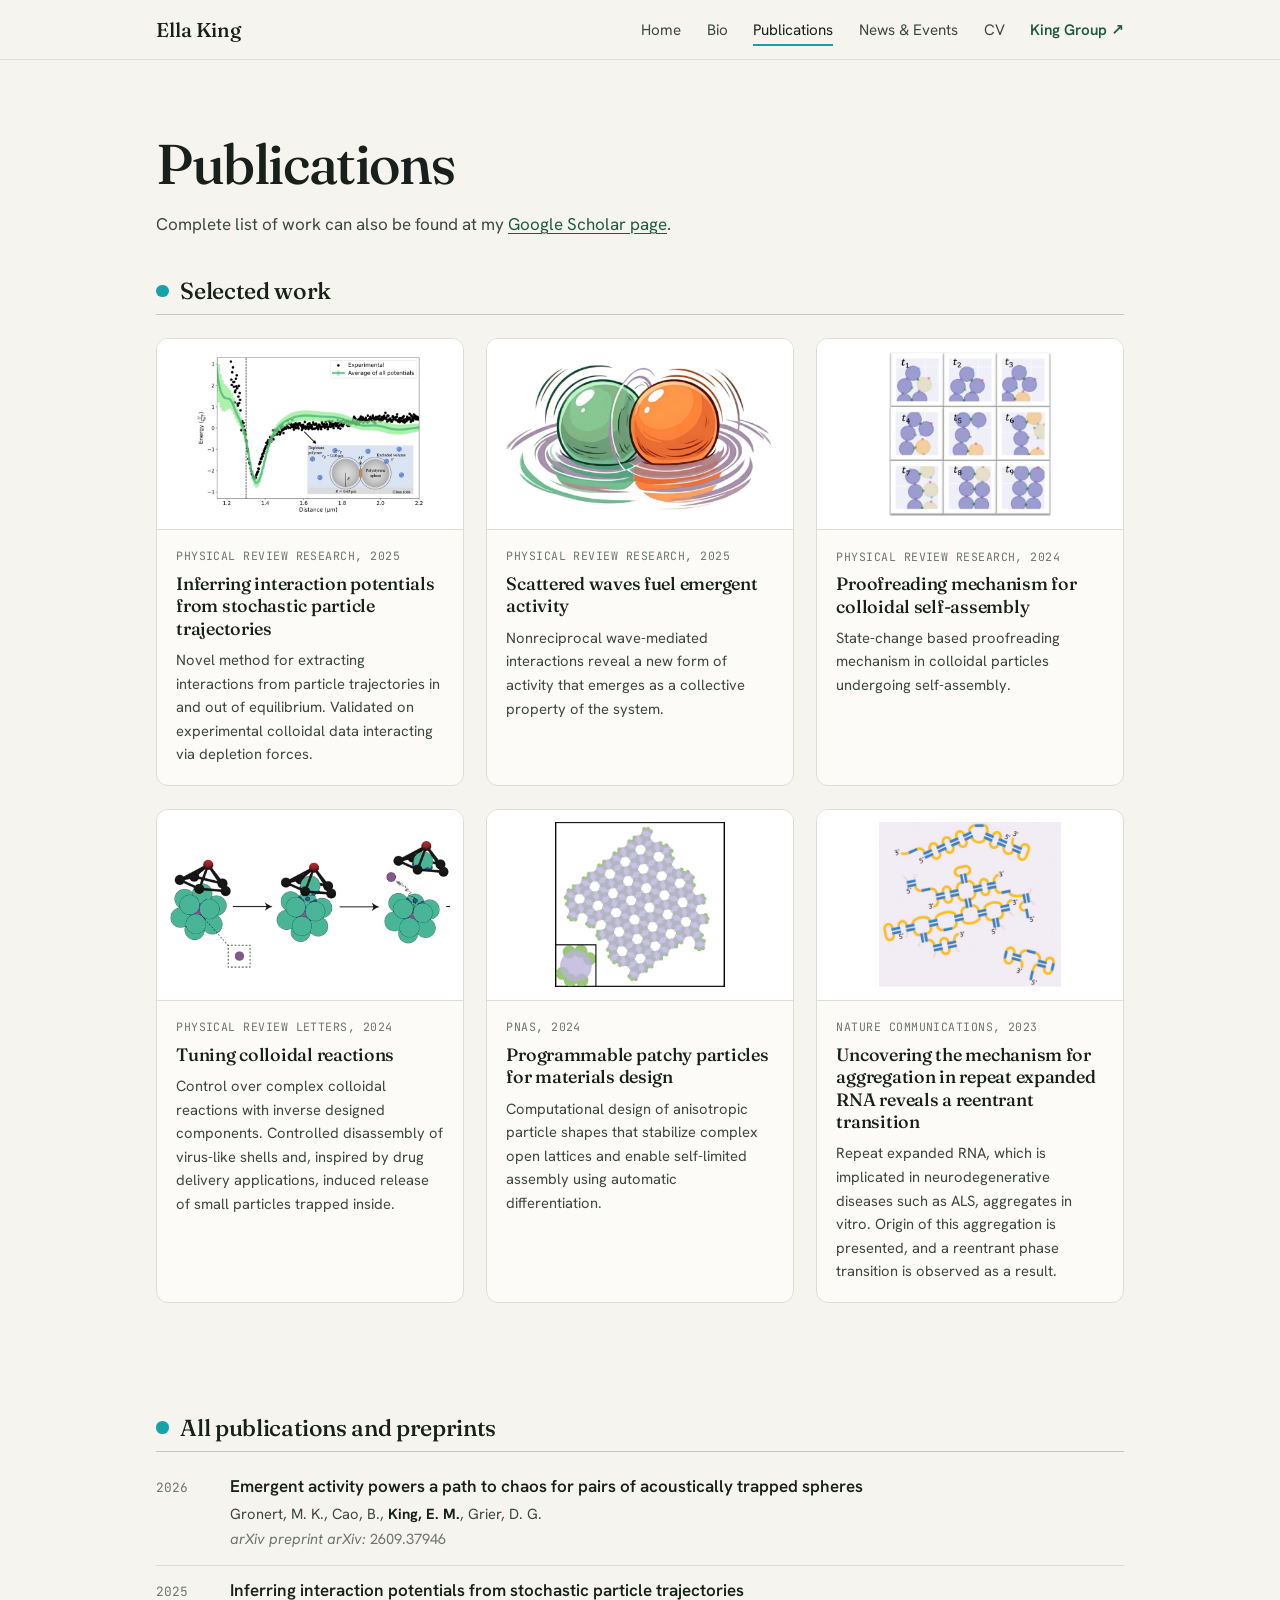
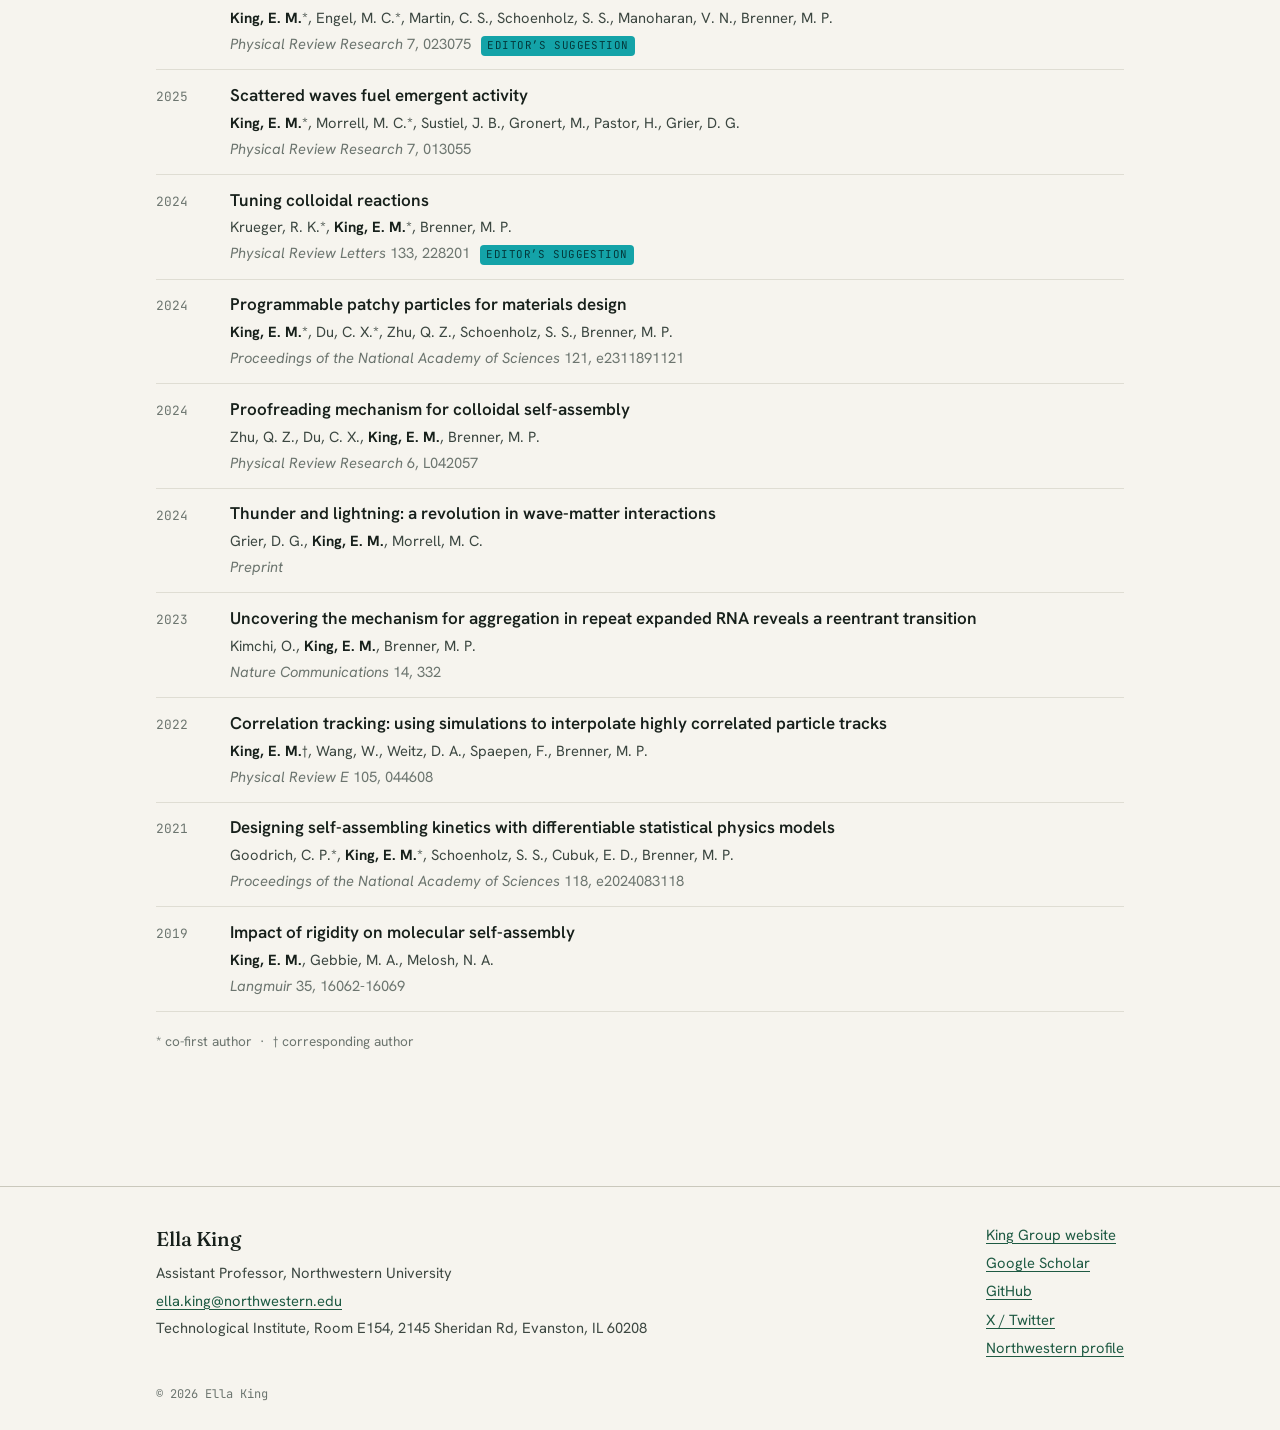
==== commit a99b24cc: "Restore curated preprint entry; link synced preprints to arXiv Co-Authored-By: Claude Fable 5.2 <nor" ====
--- a/publications.html
+++ b/publications.html
@@ -95,8 +95,8 @@
     <li class="pub">
       <span class="y">2026</span>
       <div>
-        <a class="pub-title" href="https://scholar.google.com/citations?view_op=view_citation&amp;hl=en&amp;user=tMOOznMAAAAJ&amp;pagesize=100&amp;sortby=pubdate&amp;citation_for_view=tMOOznMAAAAJ:dhFuZR0502QC" rel="noopener">Emergent activity powers a path to chaos for pairs of acoustically trapped spheres</a>
-        <p class="authors">MK Gronert, B Cao, <span class="me">EM King</span>, DG Grier</p>
+        <a class="pub-title" href="https://arxiv.org/abs/2609.37946" rel="noopener">Emergent activity powers a path to chaos for pairs of acoustically trapped spheres</a>
+        <p class="authors">Gronert, M. K., Cao, B., <span class="me">King, E. M.</span>, Grier, D. G.</p>
         <p class="venue"><span class="j">arXiv preprint arXiv:</span> 2609.37946 </p>
       </div>
     </li>
